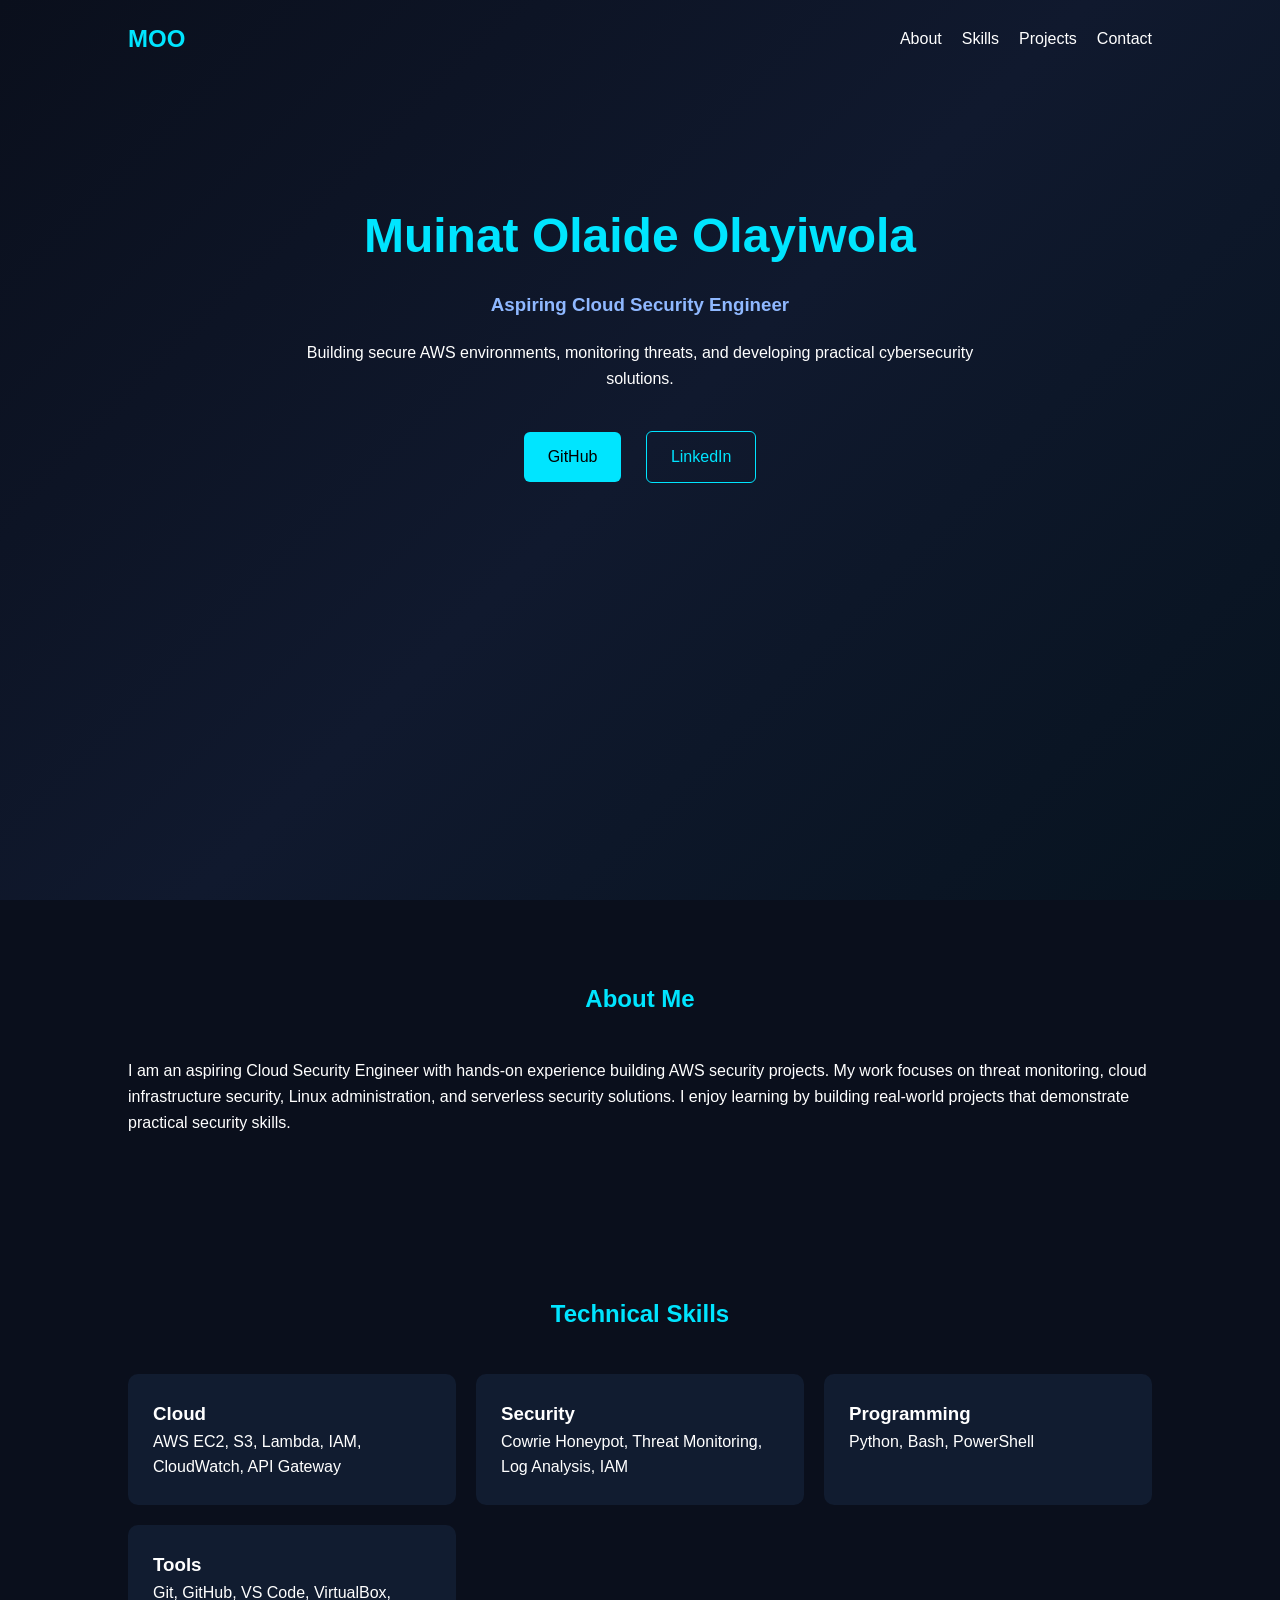
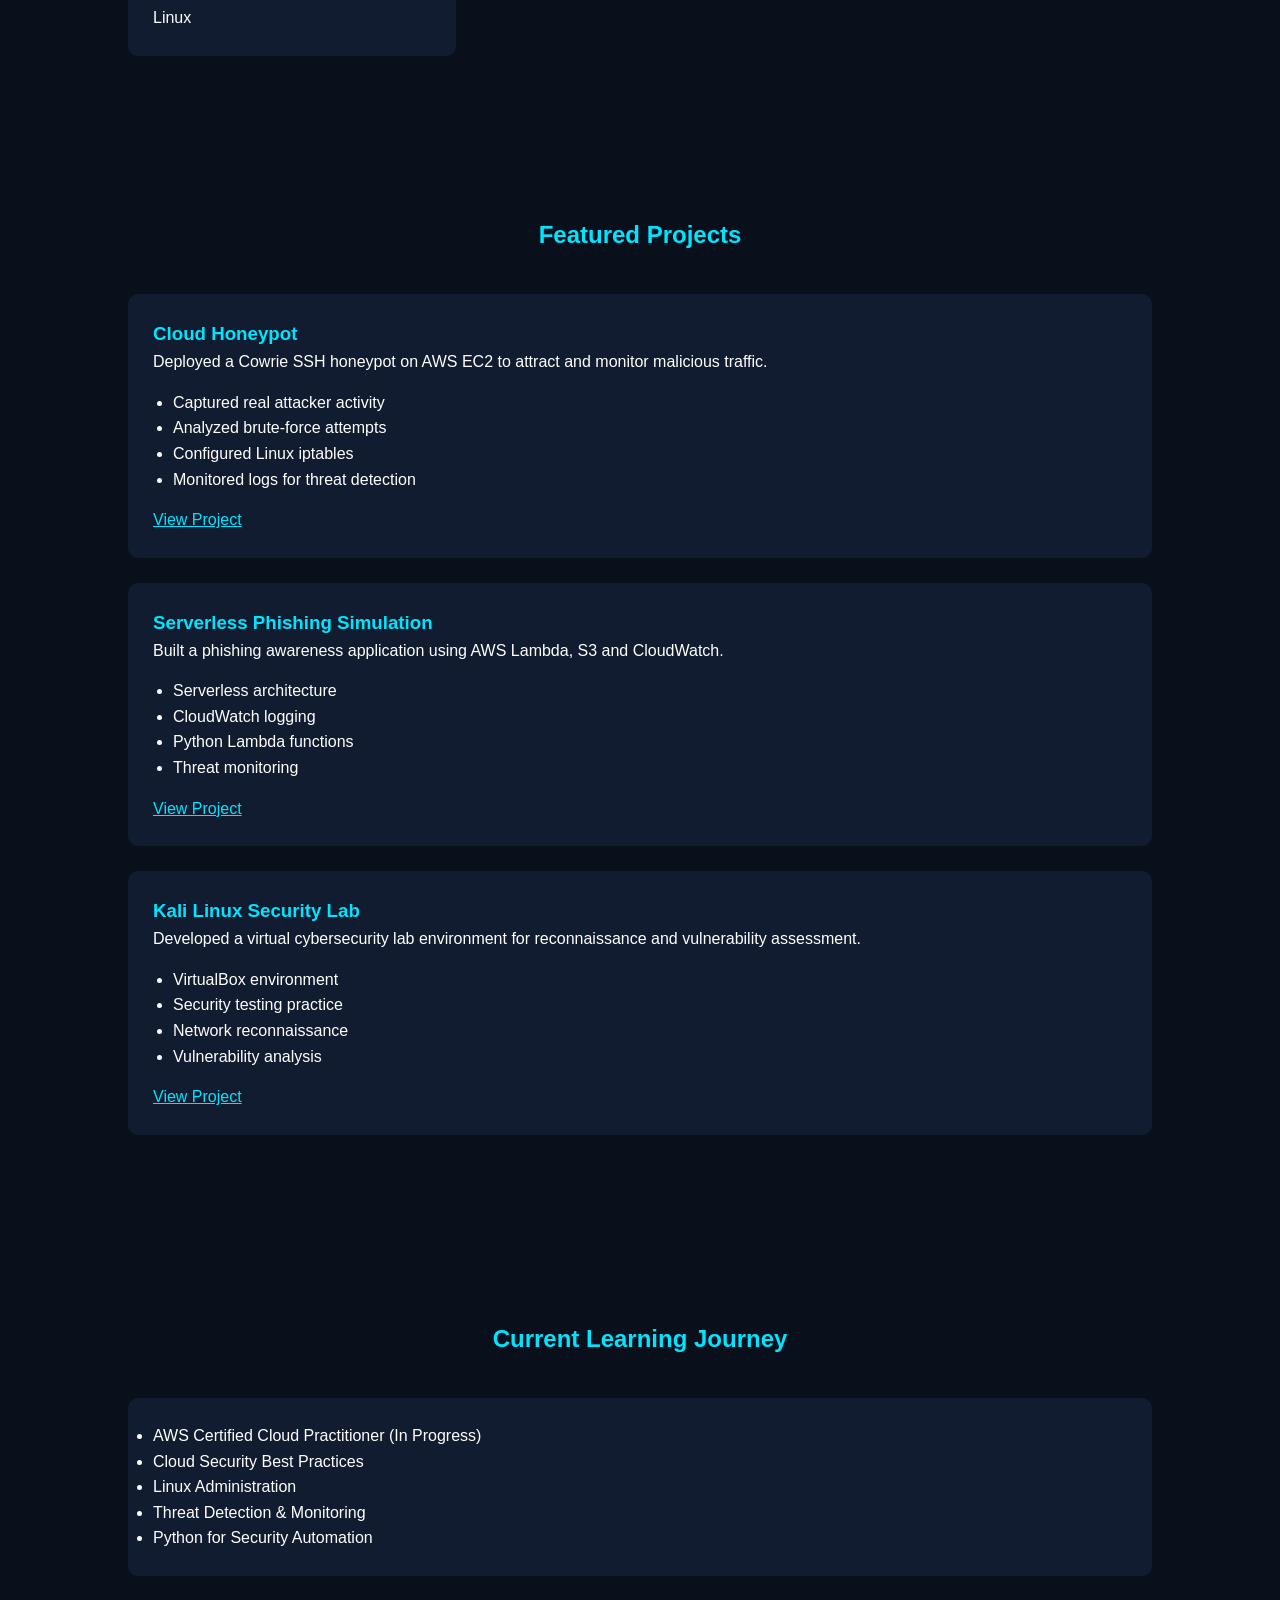
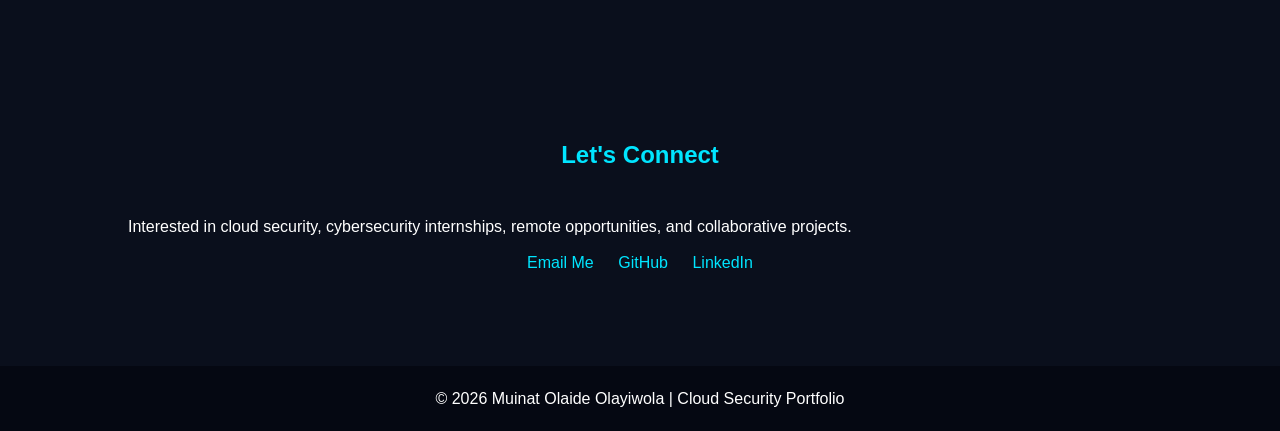
==== index.html @ de9618af "Rename index (2).html to index.html" ====
<!DOCTYPE html>
<html lang="en">
<head>
    <meta charset="UTF-8">
    <meta name="viewport" content="width=device-width, initial-scale=1.0">
    <title>Muinat Olaide Olayiwola | Cloud Security Engineer</title>
    <link rel="stylesheet" href="style.css">
</head>
<body>

<header>
    <nav>
        <h2 class="logo">MOO</h2>
        <ul>
            <li><a href="#about">About</a></li>
            <li><a href="#skills">Skills</a></li>
            <li><a href="#projects">Projects</a></li>
            <li><a href="#contact">Contact</a></li>
        </ul>
    </nav>

    <div class="hero">
        <h1>Muinat Olaide Olayiwola</h1>
        <h3>Aspiring Cloud Security Engineer</h3>
        <p>
            Building secure AWS environments, monitoring threats,
            and developing practical cybersecurity solutions.
        </p>

        <div class="buttons">
            <a href="https://github.com/Ghostaid" target="_blank" class="btn">
                GitHub
            </a>

            <a href="https://www.linkedin.com/in/muinat-olayiwola-1ab5153b0"
               target="_blank"
               class="btn-outline">
                LinkedIn
            </a>
        </div>
    </div>
</header>

<section id="about">
    <h2>About Me</h2>

    <p>
        I am an aspiring Cloud Security Engineer with hands-on experience
        building AWS security projects. My work focuses on threat monitoring,
        cloud infrastructure security, Linux administration, and serverless
        security solutions.

        I enjoy learning by building real-world projects that demonstrate
        practical security skills.
    </p>
</section>

<section id="skills">
    <h2>Technical Skills</h2>

    <div class="skills-grid">
        <div class="card">
            <h3>Cloud</h3>
            <p>AWS EC2, S3, Lambda, IAM, CloudWatch, API Gateway</p>
        </div>

        <div class="card">
            <h3>Security</h3>
            <p>Cowrie Honeypot, Threat Monitoring, Log Analysis, IAM</p>
        </div>

        <div class="card">
            <h3>Programming</h3>
            <p>Python, Bash, PowerShell</p>
        </div>

        <div class="card">
            <h3>Tools</h3>
            <p>Git, GitHub, VS Code, VirtualBox, Linux</p>
        </div>
    </div>
</section>

<section id="projects">
    <h2>Featured Projects</h2>

    <div class="project-card">
        <h3>Cloud Honeypot</h3>

        <p>
            Deployed a Cowrie SSH honeypot on AWS EC2 to attract
            and monitor malicious traffic.
        </p>

        <ul>
            <li>Captured real attacker activity</li>
            <li>Analyzed brute-force attempts</li>
            <li>Configured Linux iptables</li>
            <li>Monitored logs for threat detection</li>
        </ul>

        <a href="https://github.com/Ghostaid" target="_blank">
            View Project
        </a>
    </div>

    <div class="project-card">
        <h3>Serverless Phishing Simulation</h3>

        <p>
            Built a phishing awareness application using AWS Lambda,
            S3 and CloudWatch.
        </p>

        <ul>
            <li>Serverless architecture</li>
            <li>CloudWatch logging</li>
            <li>Python Lambda functions</li>
            <li>Threat monitoring</li>
        </ul>

        <a href="https://github.com/Ghostaid" target="_blank">
            View Project
        </a>
    </div>

    <div class="project-card">
        <h3>Kali Linux Security Lab</h3>

        <p>
            Developed a virtual cybersecurity lab environment for
            reconnaissance and vulnerability assessment.
        </p>

        <ul>
            <li>VirtualBox environment</li>
            <li>Security testing practice</li>
            <li>Network reconnaissance</li>
            <li>Vulnerability analysis</li>
        </ul>

        <a href="https://github.com/Ghostaid" target="_blank">
            View Project
        </a>
    </div>
</section>

<section id="learning">
    <h2>Current Learning Journey</h2>

    <div class="card">
        <ul>
            <li>AWS Certified Cloud Practitioner (In Progress)</li>
            <li>Cloud Security Best Practices</li>
            <li>Linux Administration</li>
            <li>Threat Detection & Monitoring</li>
            <li>Python for Security Automation</li>
        </ul>
    </div>
</section>

<section id="contact">
    <h2>Let's Connect</h2>

    <p>
        Interested in cloud security, cybersecurity internships,
        remote opportunities, and collaborative projects.
    </p>

    <div class="contact-links">
        <a href="mailto:horlaryhde48@gmail.com">Email Me</a>
        <a href="https://github.com/Ghostaid" target="_blank">GitHub</a>
        <a href="https://www.linkedin.com/in/muinat-olayiwola-1ab5153b0" target="_blank">LinkedIn</a>
    </div>
</section>

<footer>
    <p>© 2026 Muinat Olaide Olayiwola | Cloud Security Portfolio</p>
</footer>

</body>
</html>
---- style.css ----
*{
    margin:0;
    padding:0;
    box-sizing:border-box;
}

body{
    font-family:Segoe UI, sans-serif;
    background:#0a0f1c;
    color:white;
    line-height:1.6;
}

header{
    min-height:100vh;
    background:linear-gradient(
        135deg,
        #0a0f1c,
        #10192e,
        #07131f
    );
}

nav{
    display:flex;
    justify-content:space-between;
    align-items:center;
    padding:20px 10%;
}

.logo{
    color:#00e5ff;
}

nav ul{
    display:flex;
    list-style:none;
    gap:20px;
}

nav a{
    color:white;
    text-decoration:none;
}

.hero{
    text-align:center;
    padding:120px 20px;
}

.hero h1{
    font-size:3rem;
    color:#00e5ff;
}

.hero h3{
    margin-top:15px;
    color:#8fb8ff;
}

.hero p{
    max-width:700px;
    margin:20px auto;
}

.buttons{
    margin-top:30px;
}

.btn,
.btn-outline{
    display:inline-block;
    padding:12px 24px;
    margin:10px;
    text-decoration:none;
    border-radius:6px;
    transition:.3s;
}

.btn{
    background:#00e5ff;
    color:black;
}

.btn:hover{
    opacity:.8;
}

.btn-outline{
    border:1px solid #00e5ff;
    color:#00e5ff;
}

section{
    padding:80px 10%;
}

section h2{
    text-align:center;
    margin-bottom:40px;
    color:#00e5ff;
}

.skills-grid{
    display:grid;
    grid-template-columns:repeat(auto-fit,minmax(250px,1fr));
    gap:20px;
}

.card{
    background:#111c30;
    padding:25px;
    border-radius:10px;
}

.project-card{
    background:#111c30;
    padding:25px;
    border-radius:10px;
    margin-bottom:25px;
}

.project-card h3{
    color:#00e5ff;
}

.project-card ul{
    margin-top:15px;
    margin-left:20px;
}

.project-card a{
    display:inline-block;
    margin-top:15px;
    color:#00e5ff;
}

.contact-links{
    text-align:center;
}

.contact-links a{
    display:inline-block;
    margin:10px;
    color:#00e5ff;
    text-decoration:none;
}

footer{
    text-align:center;
    padding:20px;
    background:#050812;
}
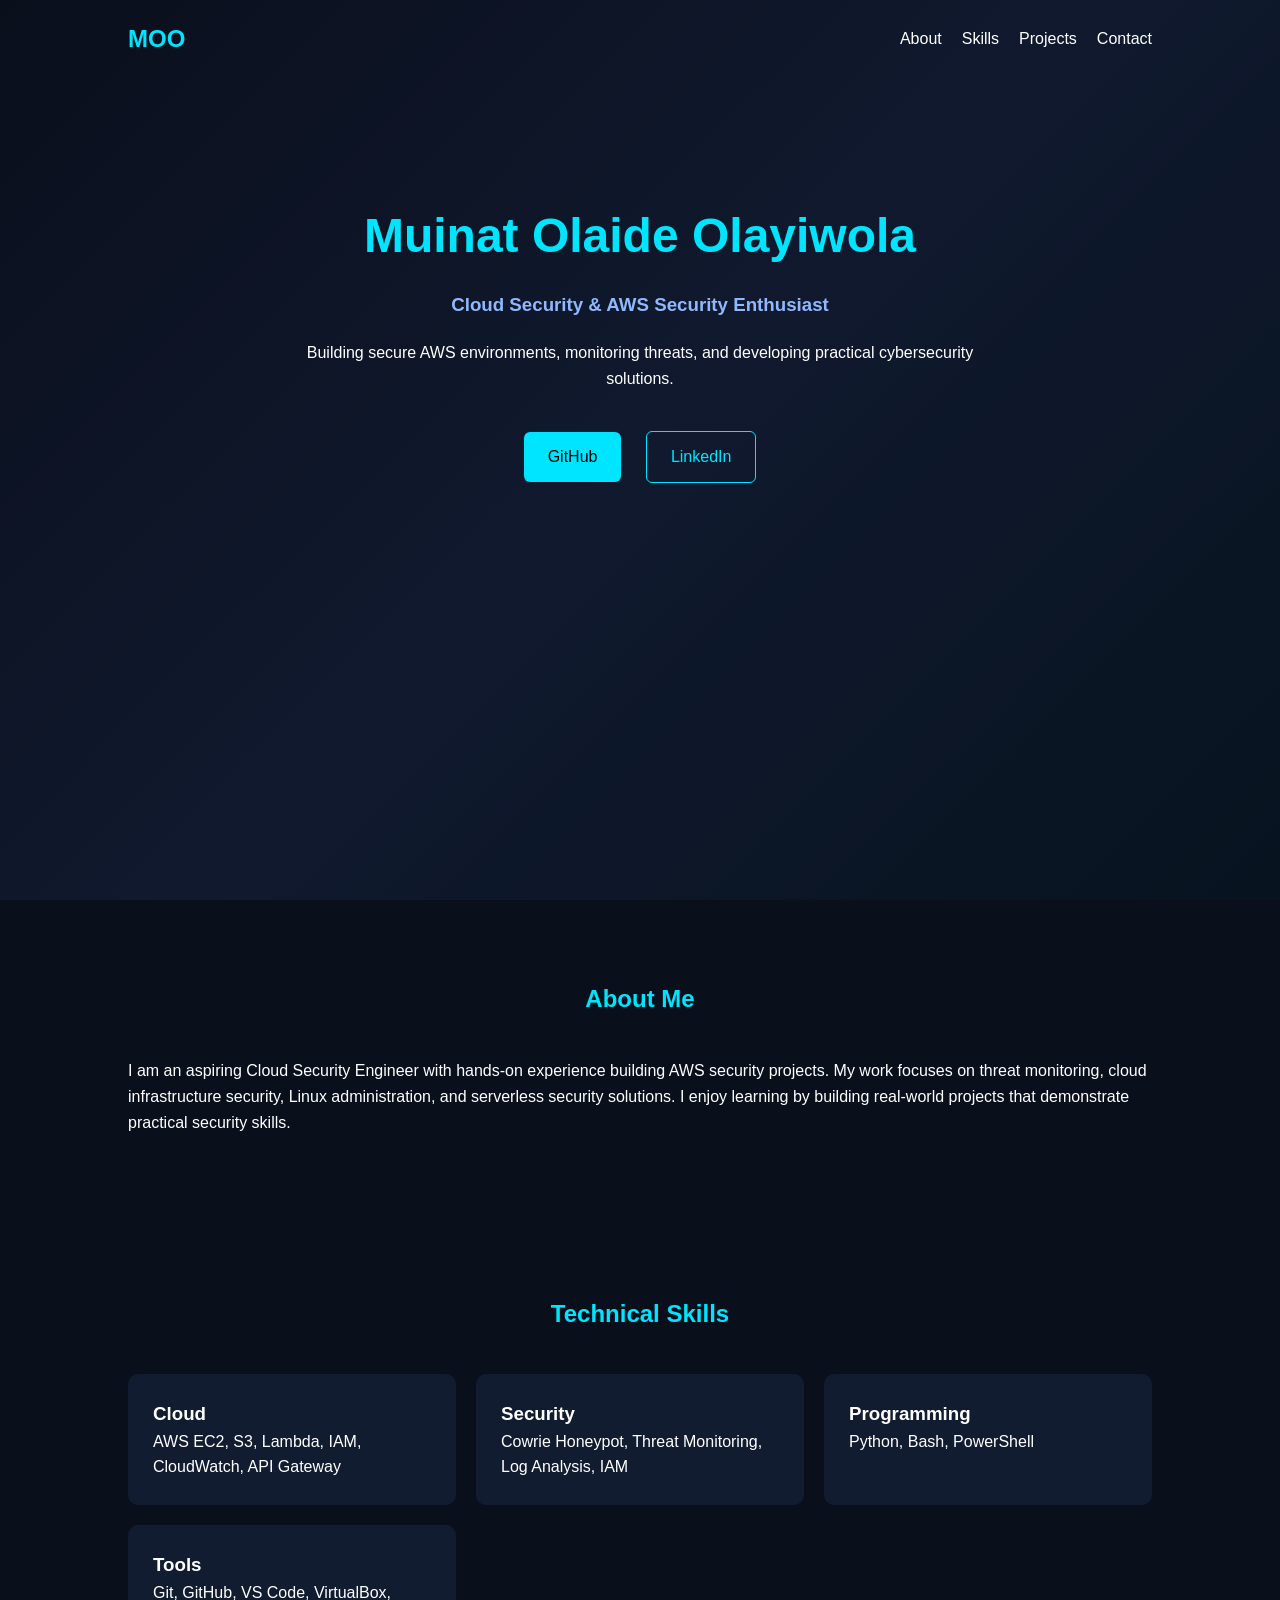
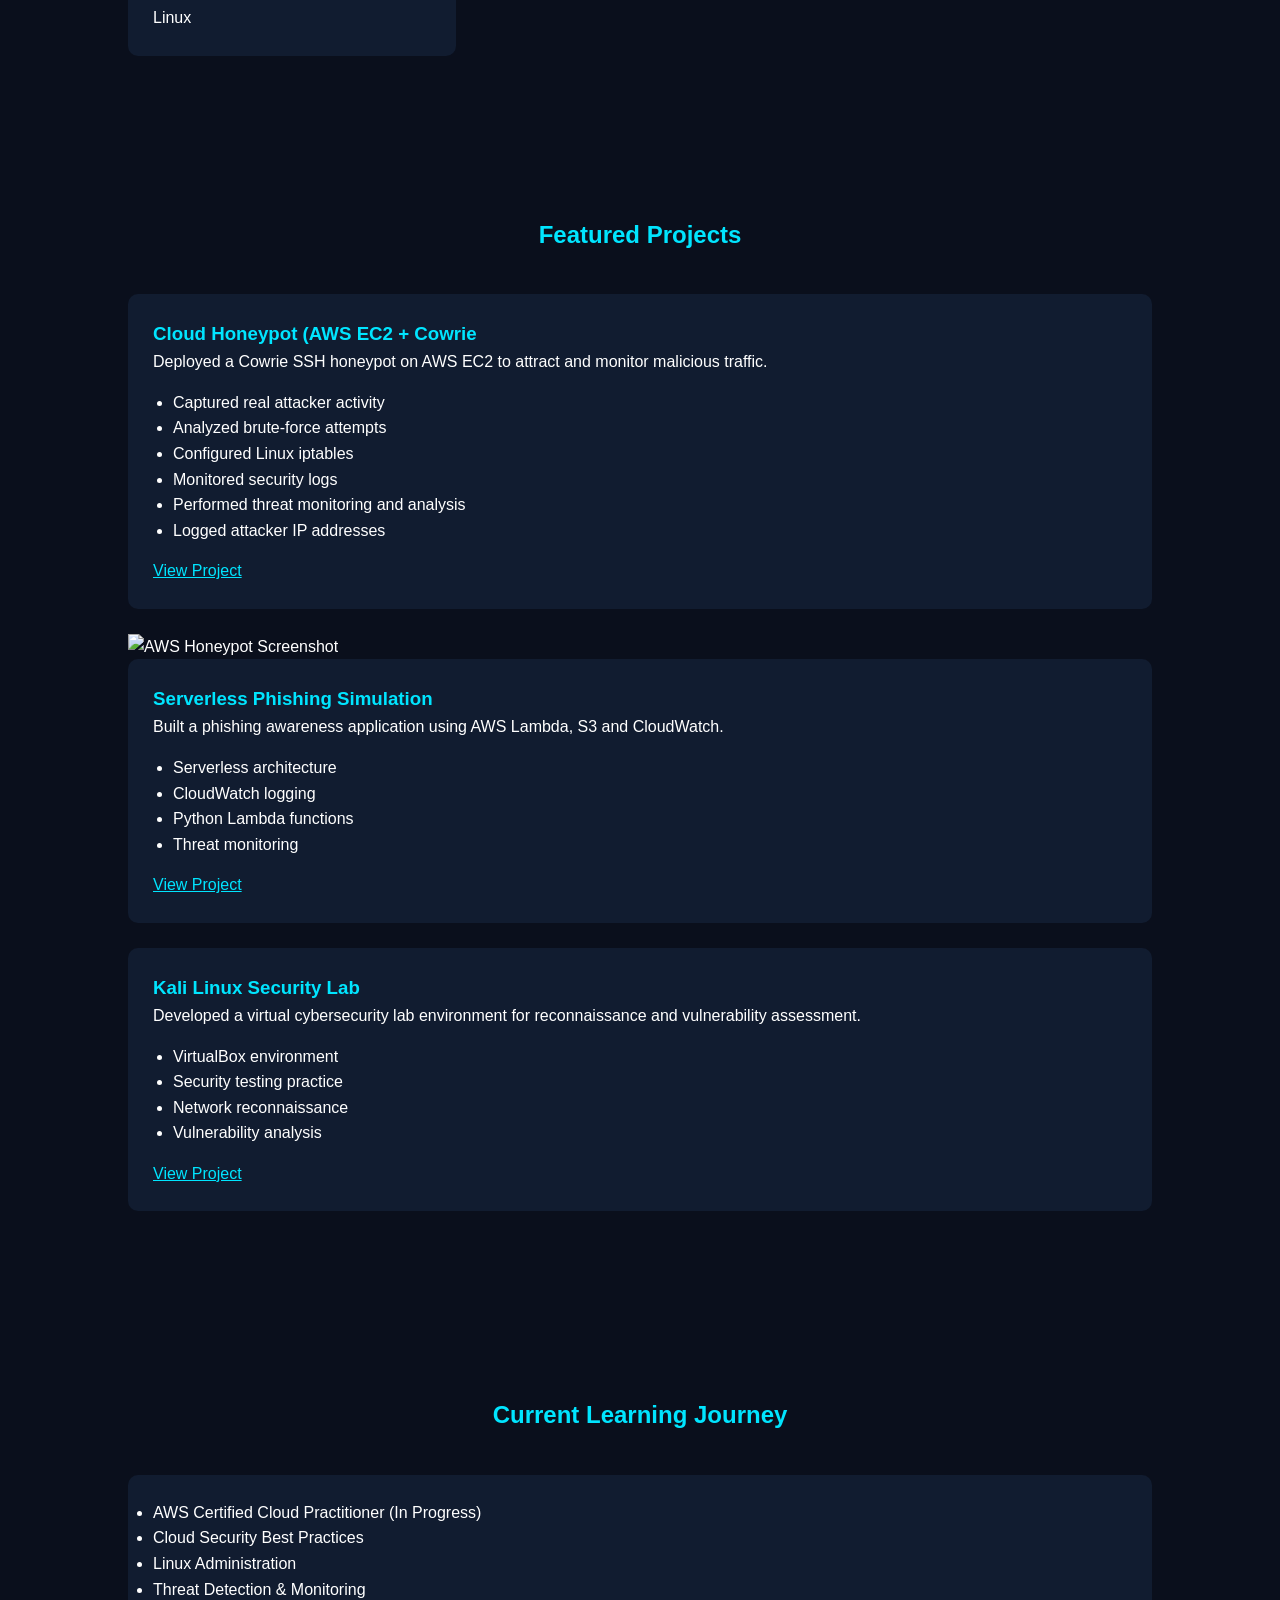
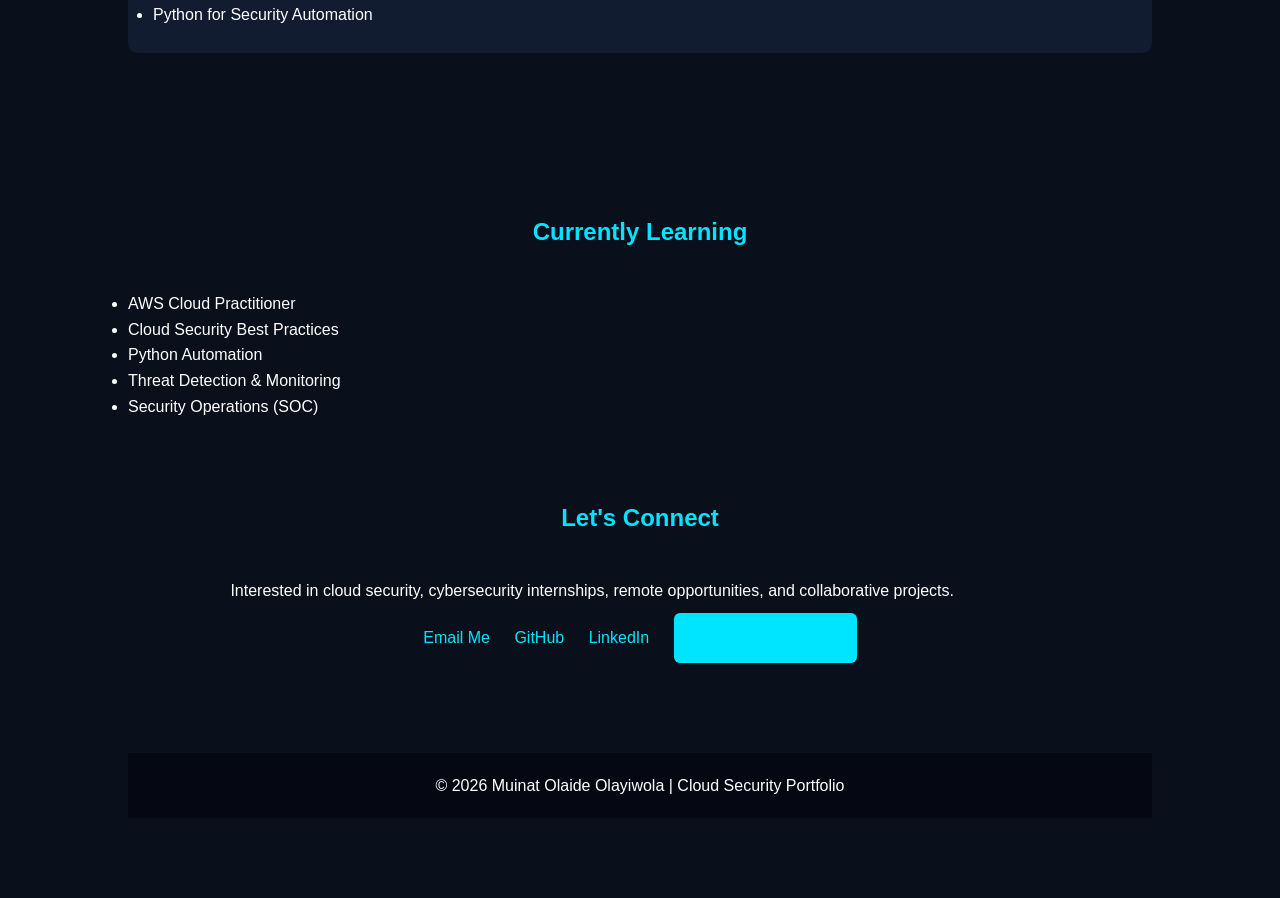
==== commit 0de8e9d8: "Modify hero title and add resume link Updated the hero section title and added a resume download lin" ====
--- a/index.html
+++ b/index.html
@@ -21,7 +21,7 @@
 
     <div class="hero">
         <h1>Muinat Olaide Olayiwola</h1>
-        <h3>Aspiring Cloud Security Engineer</h3>
+        <h3>Cloud Security & AWS Security Enthusiast</h3>
         <p>
             Building secure AWS environments, monitoring threats,
             and developing practical cybersecurity solutions.
@@ -85,7 +85,7 @@
     <h2>Featured Projects</h2>
 
     <div class="project-card">
-        <h3>Cloud Honeypot</h3>
+        <h3>Cloud Honeypot (AWS EC2 + Cowrie</h3>
 
         <p>
             Deployed a Cowrie SSH honeypot on AWS EC2 to attract
@@ -96,14 +96,19 @@
             <li>Captured real attacker activity</li>
             <li>Analyzed brute-force attempts</li>
             <li>Configured Linux iptables</li>
-            <li>Monitored logs for threat detection</li>
+            <li>Monitored security logs</li>
+            <li>Performed threat monitoring and analysis</li>
+            <li>Logged attacker IP addresses</li>
         </ul>
 
         <a href="https://github.com/Ghostaid" target="_blank">
             View Project
         </a>
     </div>
-
+<img src="images/honeypot.png"
+    alt="AWS Honeypot Screenshot"
+    width="100%">
+    
     <div class="project-card">
         <h3>Serverless Phishing Simulation</h3>
 
@@ -158,6 +163,16 @@
         </ul>
     </div>
 </section>
+    <section id="learning">
+        <h2>Currently Learning</h2>
+
+        <ul>
+            <li>AWS Cloud Practitioner</li>
+            <li>Cloud Security Best Practices</li>
+            <li>Python Automation</li>
+            <li>Threat Detection & Monitoring</li>
+            <li>Security Operations (SOC)</li>
+        </ul>
 
 <section id="contact">
     <h2>Let's Connect</h2>
@@ -171,6 +186,12 @@
         <a href="mailto:horlaryhde48@gmail.com">Email Me</a>
         <a href="https://github.com/Ghostaid" target="_blank">GitHub</a>
         <a href="https://www.linkedin.com/in/muinat-olayiwola-1ab5153b0" target="_blank">LinkedIn</a>
+        <a href="Muinat_Olayiwola_CV.pdf"
+            target="_blank"
+            class="btn">
+            Download Resume
+        </a>
+        
     </div>
 </section>
 
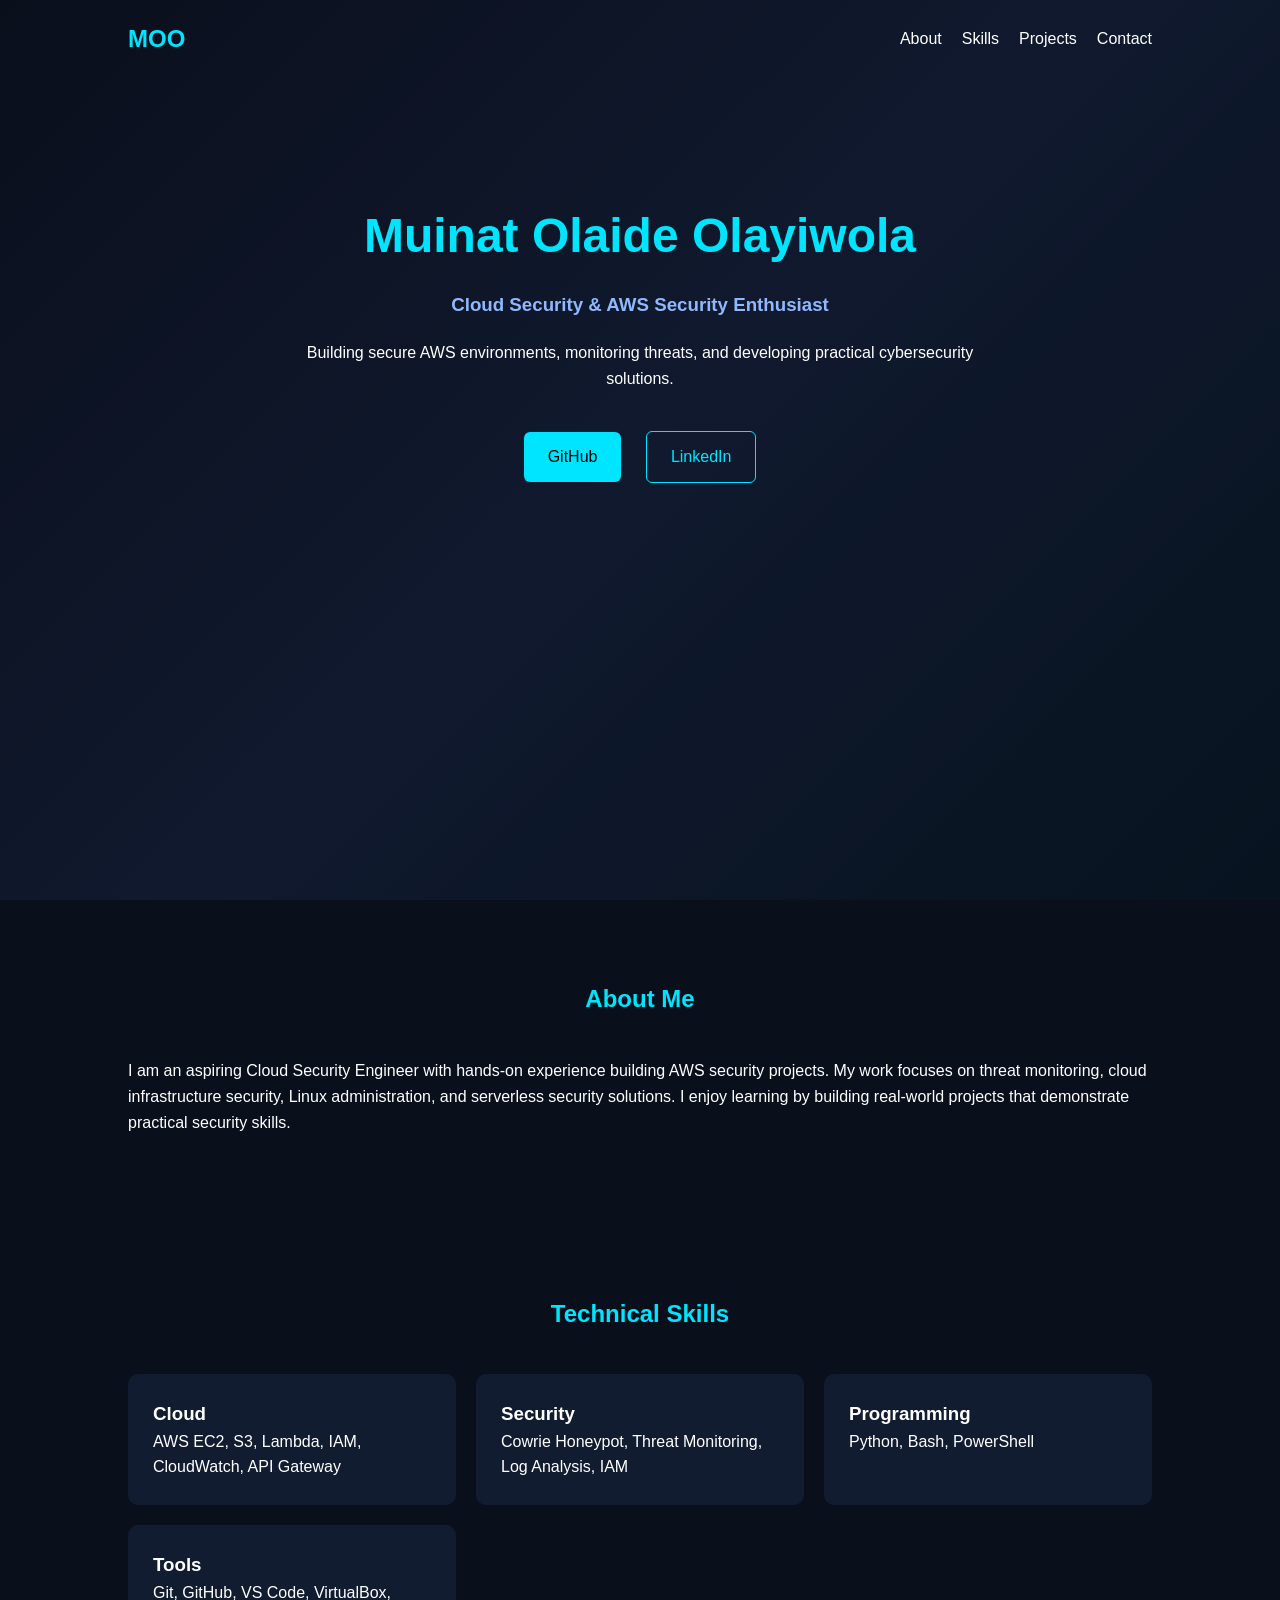
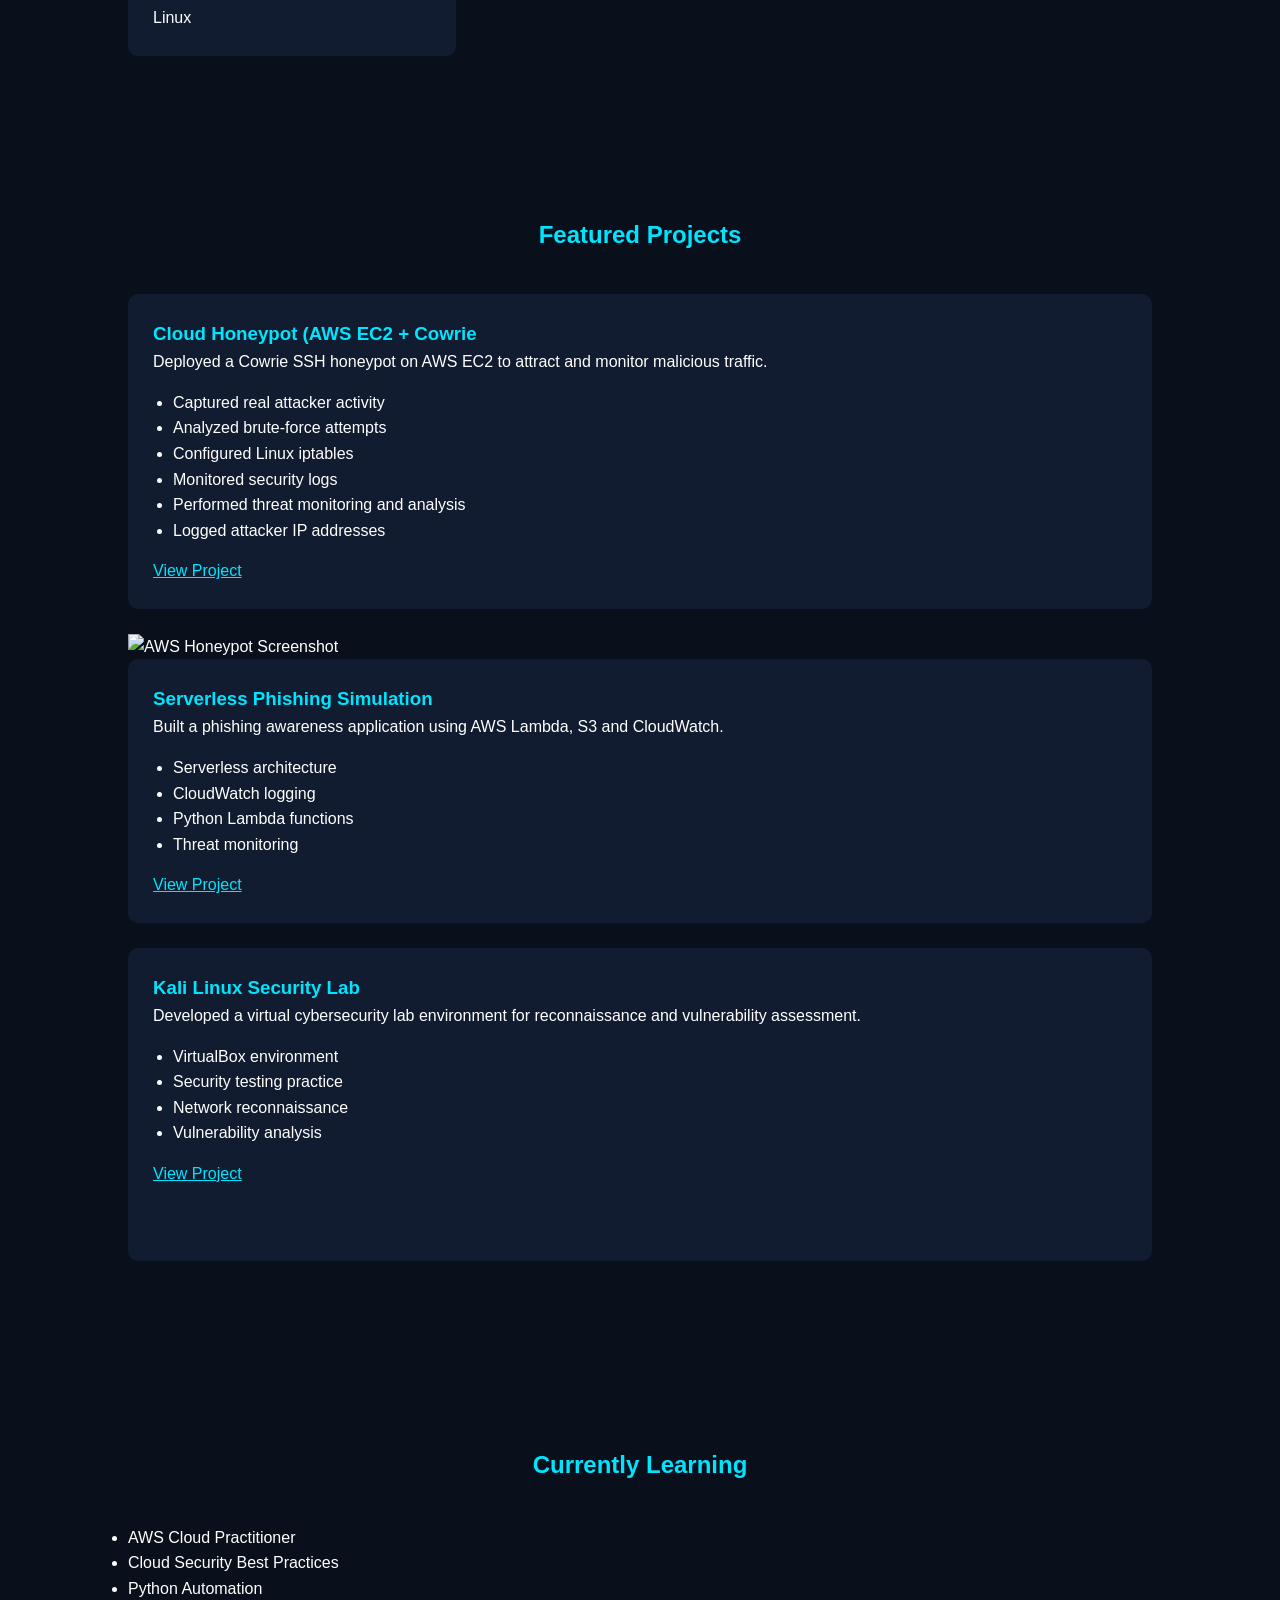
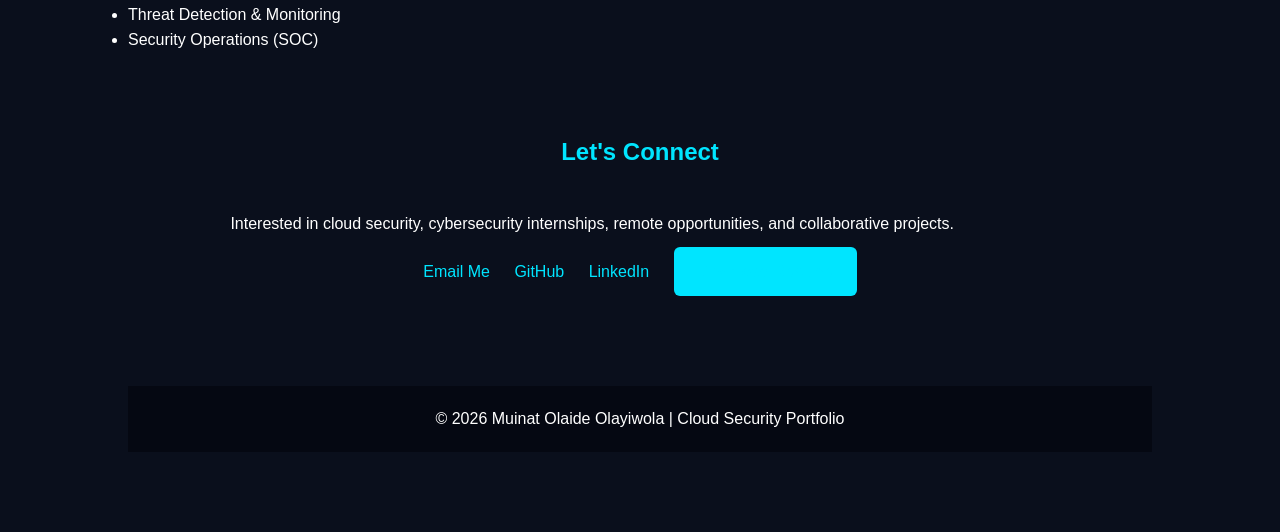
==== commit 55597f19: "Fix HTML formatting and structure" ====
--- a/index.html
+++ b/index.html
@@ -147,20 +147,9 @@
         <a href="https://github.com/Ghostaid" target="_blank">
             View Project
         </a>
-    </div>
-</section>
-
-<section id="learning">
-    <h2>Current Learning Journey</h2>
 
     <div class="card">
-        <ul>
-            <li>AWS Certified Cloud Practitioner (In Progress)</li>
-            <li>Cloud Security Best Practices</li>
-            <li>Linux Administration</li>
-            <li>Threat Detection & Monitoring</li>
-            <li>Python for Security Automation</li>
-        </ul>
+        
     </div>
 </section>
     <section id="learning">
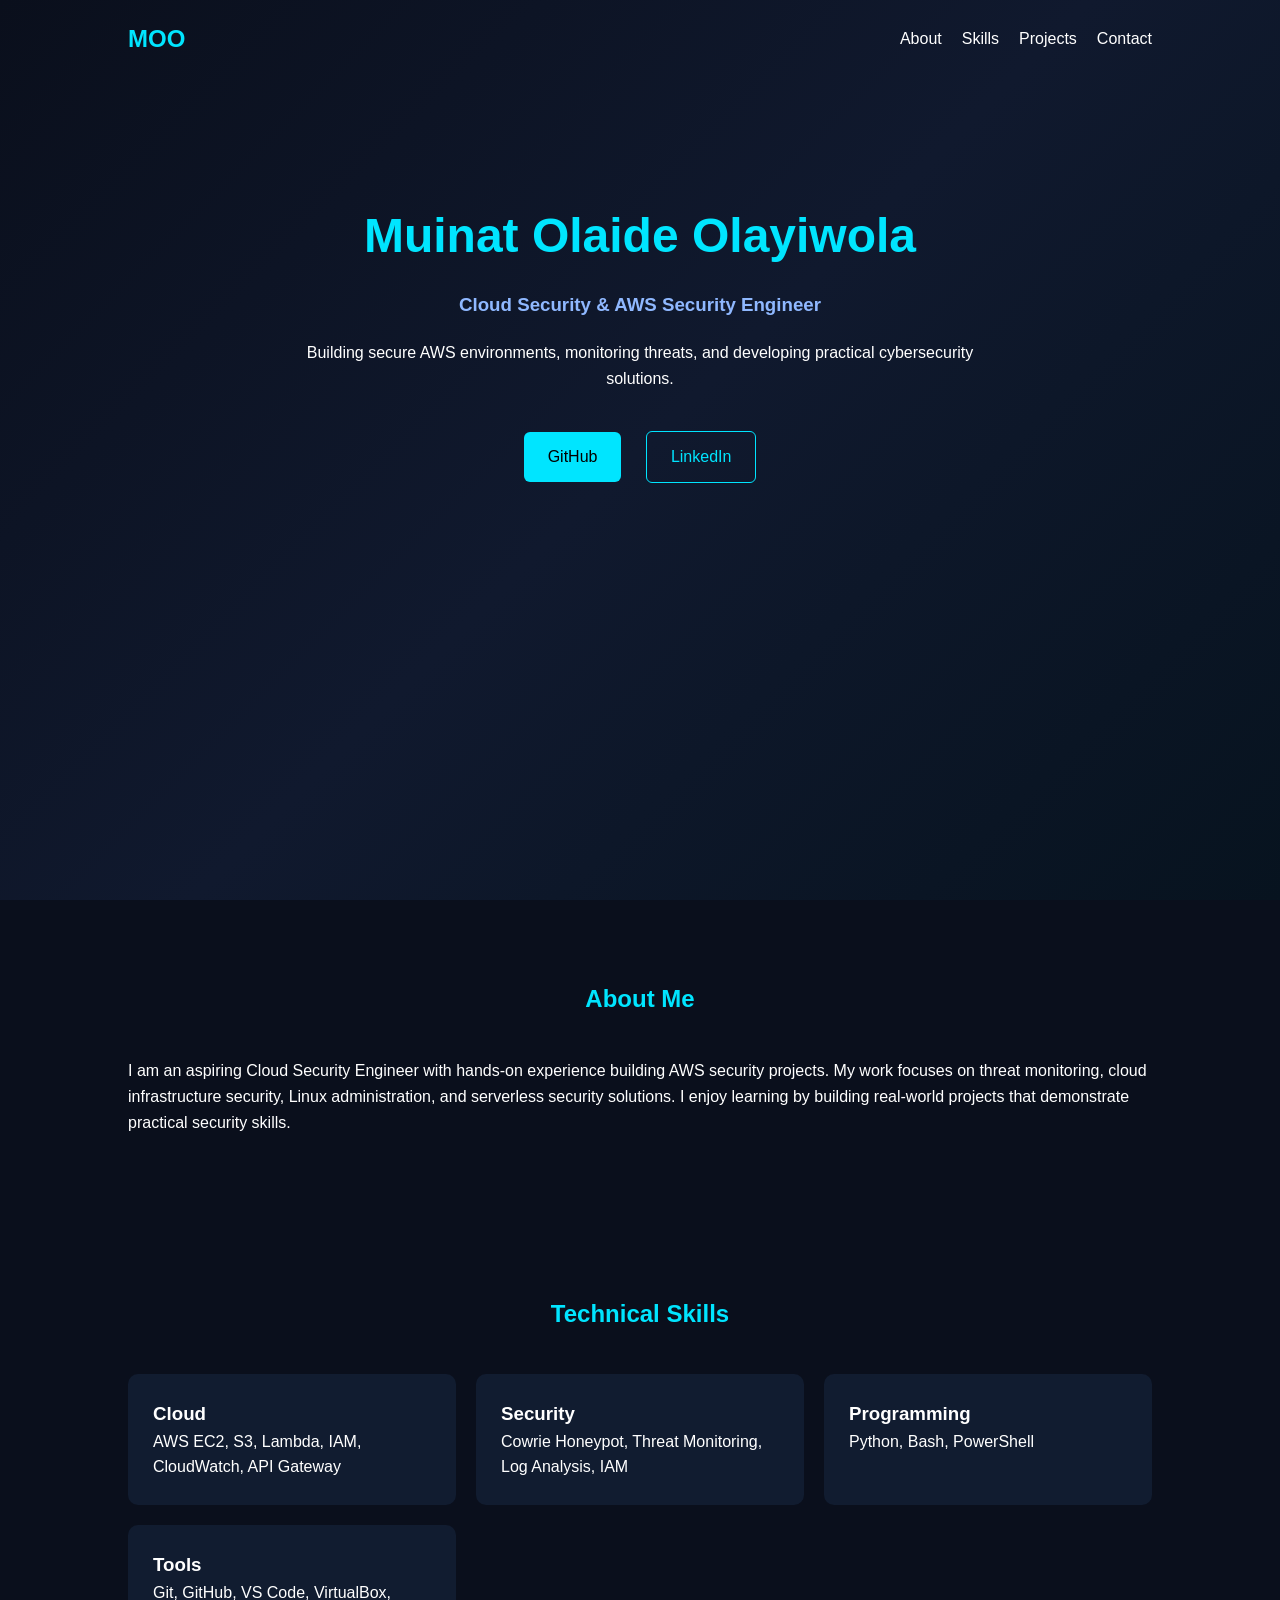
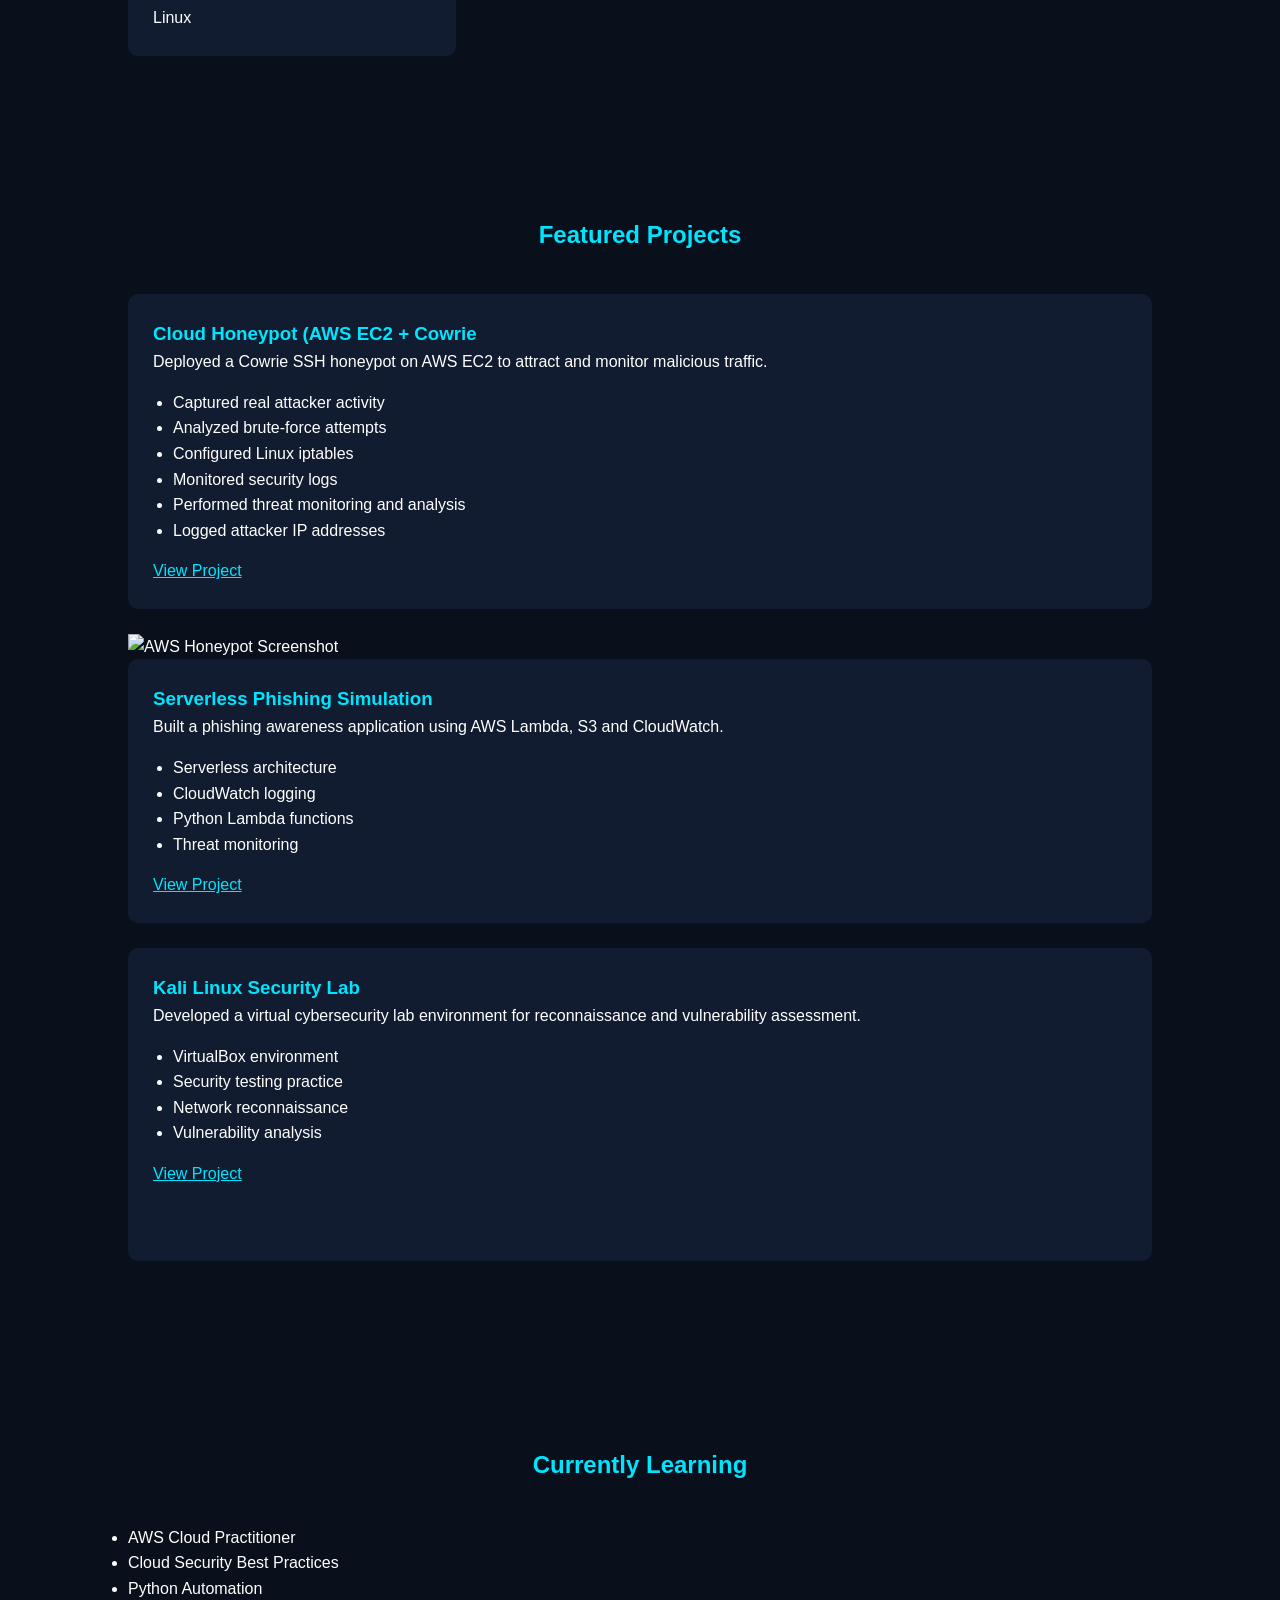
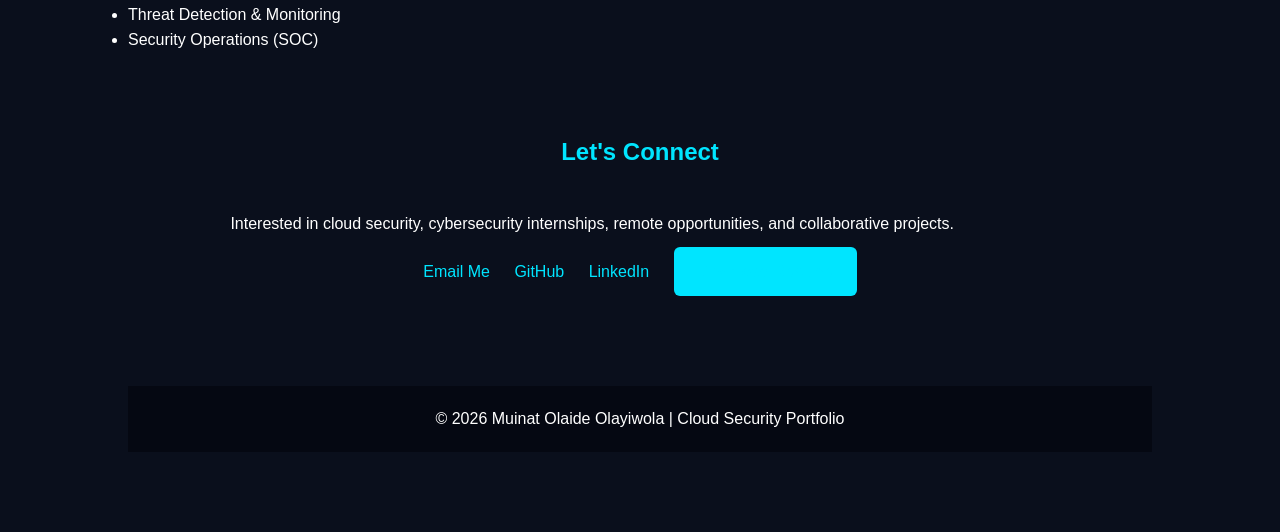
==== commit 414cdd83: "Fix HTML encoding issues in index.html" ====
--- a/index.html
+++ b/index.html
@@ -21,7 +21,7 @@
 
     <div class="hero">
         <h1>Muinat Olaide Olayiwola</h1>
-        <h3>Cloud Security & AWS Security Enthusiast</h3>
+        <h3>Cloud Security & AWS Security Engineer</h3>
         <p>
             Building secure AWS environments, monitoring threats,
             and developing practical cybersecurity solutions.
